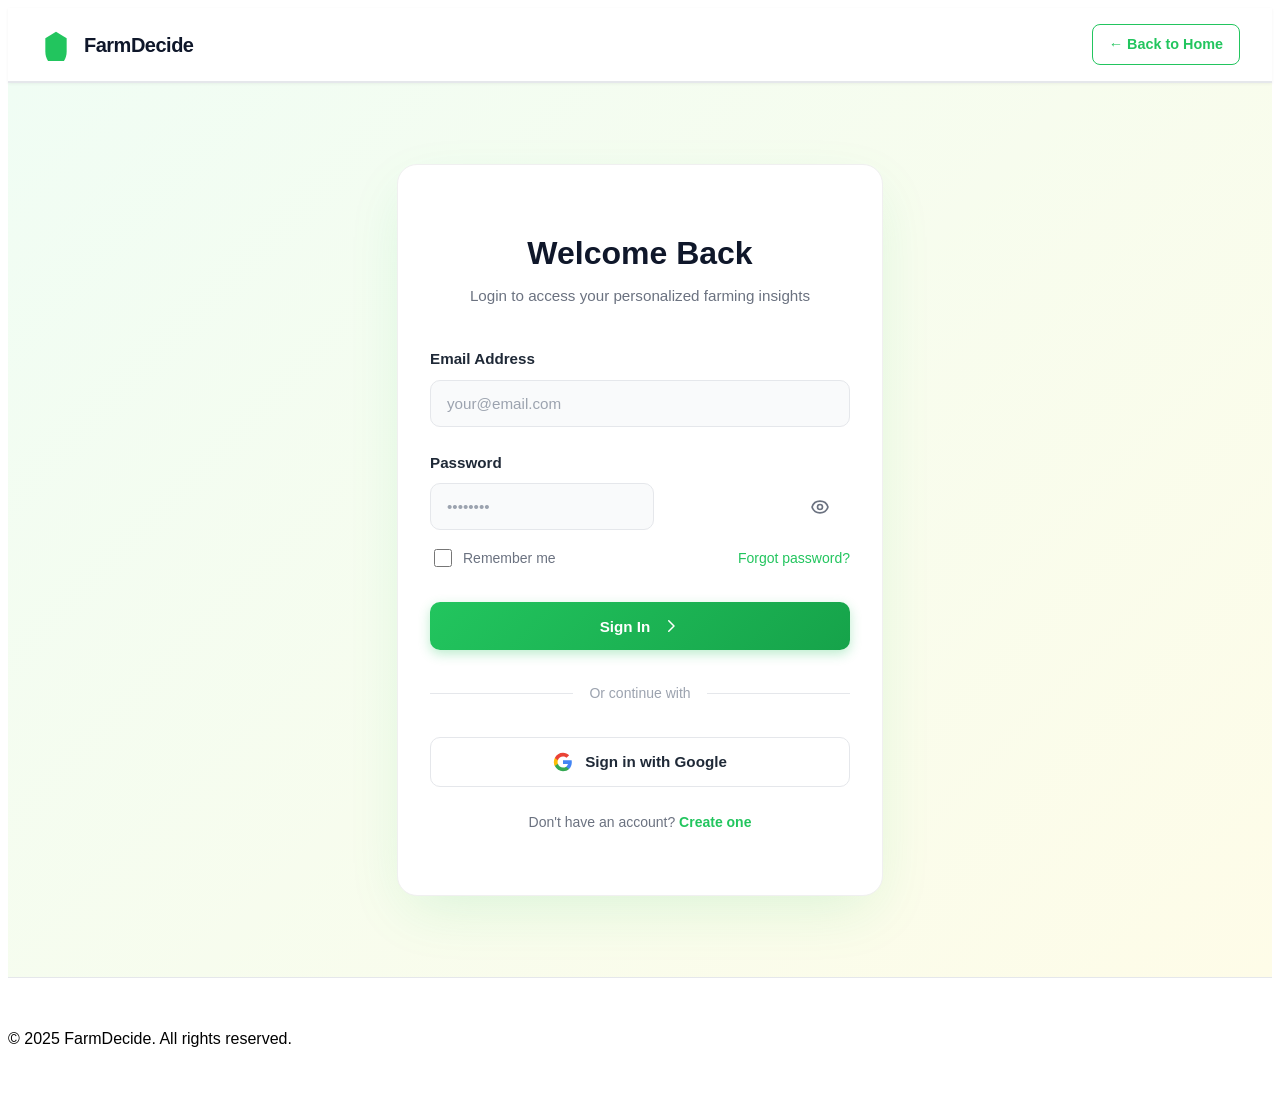
==== login.html @ aee72ece "new" ====
<!DOCTYPE html>
<html lang="en">
<head>
    <meta charset="UTF-8">
    <meta name="viewport" content="width=device-width, initial-scale=1.0">
    <title>Login - FarmDecide</title>
    <link rel="stylesheet" href="css/main.css">
    <link rel="stylesheet" href="css/auth.css">
</head>
<body>
    <!-- Navigation -->
    <header class="navbar">
        <nav class="max-w-7xl mx-auto px-4 sm:px-6 lg:px-8 w-full">
            <!-- Redesigned navbar with better branding and professional styling -->
            <a href="index.html" class="navbar-brand">
                <svg fill="currentColor" viewBox="0 0 24 24">
                    <path d="M12 2L4 7v10c0 5.55 3.84 10.74 8 12 4.16-1.26 8-6.45 8-12V7l-8-5z"/>
                </svg>
                <span>FarmDecide</span>
            </a>
            <a href="index.html">← Back to Home</a>
        </nav>
    </header>

    <!-- Login Container -->
    <main class="auth-container">
        <div class="auth-card">
            <!-- Header -->
            <div class="auth-header">
                <h1 class="auth-title">Welcome Back</h1>
                <p class="auth-subtitle">Login to access your personalized farming insights</p>
            </div>

            <!-- Login Form -->
            <form id="loginForm" class="auth-form" onsubmit="handleLogin(event)">
                <!-- Email Field -->
                <div class="form-group">
                    <label for="email" class="form-label">Email Address</label>
                    <input 
                        type="email" 
                        id="email" 
                        name="email" 
                        class="form-input" 
                        placeholder="your@email.com"
                        required
                    >
                    <span class="form-error" id="emailError"></span>
                </div>

                <!-- Password Field -->
                <div class="form-group">
                    <label for="password" class="form-label">Password</label>
                    <div class="password-input-wrapper">
                        <input 
                            type="password" 
                            id="password" 
                            name="password" 
                            class="form-input" 
                            placeholder="••••••••"
                            required
                        >
                        <!-- Replaced with proper eye icon SVG for password visibility toggle -->
                        <button type="button" class="toggle-password-btn" onclick="togglePasswordVisibility('password')">
                            <svg class="eye-icon" fill="none" stroke="currentColor" viewBox="0 0 24 24">
                                <path stroke-linecap="round" stroke-linejoin="round" d="M15 12a3 3 0 11-6 0 3 3 0 016 0z"/>
                                <path stroke-linecap="round" stroke-linejoin="round" d="M2.458 12C3.732 7.943 7.523 5 12 5c4.478 0 8.268 2.943 9.542 7-1.274 4.057-5.064 7-9.542 7-4.477 0-8.268-2.943-9.542-7z"/>
                            </svg>
                        </button>
                    </div>
                    <span class="form-error" id="passwordError"></span>
                </div>

                <!-- Remember Me & Forgot Password -->
                <div class="form-footer">
                    <label class="checkbox-label">
                        <input type="checkbox" id="rememberMe" name="rememberMe">
                        <span>Remember me</span>
                    </label>
                    <a href="#" class="forgot-password-link">Forgot password?</a>
                </div>

                <!-- Submit Button -->
                <button type="submit" class="btn-primary btn-auth">
                    <span class="btn-text">Sign In</span>
                    <svg class="btn-icon" fill="none" stroke="currentColor" viewBox="0 0 24 24">
                        <path stroke-linecap="round" stroke-linejoin="round" stroke-width="2" d="M9 5l7 7-7 7"/>
                    </svg>
                </button>

                <!-- Error Message -->
                <div class="form-error-container" id="formError"></div>
            </form>

            <!-- Divider -->
            <div class="divider">
                <span>Or continue with</span>
            </div>

            <!-- Google Login Button -->
            <button class="btn-google" type="button">
                <svg class="google-icon" viewBox="0 0 24 24">
                    <path fill="#4285F4" d="M22.56 12.25c0-.78-.07-1.53-.2-2.25H12v4.26h5.92c-.26 1.37-1.04 2.53-2.21 3.31v2.77h3.57c2.08-1.92 3.28-4.74 3.28-8.09z"/>
                    <path fill="#34A853" d="M12 23c2.97 0 5.46-.98 7.28-2.66l-3.57-2.77c-.98.66-2.23 1.06-3.71 1.06-2.86 0-5.29-1.93-6.16-4.53H2.18v2.84C3.99 20.53 7.7 23 12 23z"/>
                    <path fill="#FBBC05" d="M5.84 14.09c-.22-.66-.35-1.36-.35-2.09s.13-1.43.35-2.09V7.07H2.18C1.43 8.55 1 10.22 1 12s.43 3.45 1.18 4.93l2.85-2.22.81-.62z"/>
                    <path fill="#EA4335" d="M12 5.38c1.62 0 3.06.56 4.21 1.64l3.15-3.15C17.45 2.09 14.97 1 12 1 7.7 1 3.99 3.47 2.18 7.07l3.66 2.84c.87-2.6 3.3-4.53 6.16-4.53z"/>
                </svg>
                <span>Sign in with Google</span>
            </button>

            <!-- Signup Link -->
            <p class="auth-switch">
                Don't have an account? <a href="signup.html" class="auth-switch-link">Create one</a>
            </p>
        </div>
    </main>

    <!-- Footer -->
    <footer class="footer">
        <div class="max-w-7xl mx-auto px-4 sm:px-6 lg:px-8 py-6 text-center">
            <p class="text-gray-600 text-sm">© 2025 FarmDecide. All rights reserved.</p>
        </div>
    </footer>

    <script src="js/auth.js"></script>
</body>
</html>
---- css/main.css ----
/* ============================================
   GLOBAL STYLES - FarmDecide Kenya
   ============================================ */

/* Root Variables */
/* Root Variables */
:root {
  --color-primary: #22c55e;
  --color-primary-dark: #16a34a;
  --color-accent-yellow: #fbbf24;
  --color-accent-yellow-dark: #f59e0b;
  --color-dark: #0f172a;
  --color-dark-secondary: #1e293b;
  --color-light: #f8f9fa;
  --color-beige: #faf8f5;
}

/* Smooth Scrolling */
html {
  scroll-behavior: smooth;
}

/* Body Base */
body {
  font-family: -apple-system, BlinkMacSystemFont, "Segoe UI", Roboto, "Helvetica Neue", Arial, sans-serif;
  line-height: 1.6;
}

/* ============================================
   HERO SECTION
   ============================================ */
/* Added hero background image styling */
.hero-bg-image {
  position: absolute;
  top: 0;
  left: 0;
  width: 100%;
  height: 100%;
  object-fit: cover;
  object-position: center;
  z-index: 0;
}

.hero-overlay {
  background: linear-gradient(135deg, rgba(15, 23, 42, 0.92), rgba(30, 41, 59, 0.88));
  position: relative;
  min-height: 70vh;
}

.hero-overlay::before {
  content: "";
  position: absolute;
  top: 0;
  left: 0;
  right: 0;
  bottom: 0;
  background: radial-gradient(circle at top right, rgba(34, 197, 94, 0.1), transparent 50%);
  pointer-events: none;
  z-index: 1;
}

@media (max-width: 768px) {
  .hero-overlay {
    background-attachment: scroll;
  }
}

/* ============================================
   SCROLLING MARQUEE / TICKER
   ============================================ */
.marquee {
  background: var(--color-primary);
  overflow: hidden;
  white-space: nowrap;
  position: relative;
}

.marquee-content {
  display: inline-block;
  animation: scroll 30s linear infinite;
  padding-left: 100%;
}

@keyframes scroll {
  0% {
    transform: translateX(0);
  }
  100% {
    transform: translateX(-100%);
  }
}

/* ============================================
   ANIMATIONS
   ============================================ */
@keyframes fadeIn {
  from {
    opacity: 0;
    transform: translateY(20px);
  }
  to {
    opacity: 1;
    transform: translateY(0);
  }
}

@keyframes slideIn {
  from {
    opacity: 0;
    transform: translateX(-20px);
  }
  to {
    opacity: 1;
    transform: translateX(0);
  }
}

.animate-fade-in {
  animation: fadeIn 0.6s ease-out;
}

.animate-slide-in {
  animation: slideIn 0.5s ease-out;
}

/* ============================================
   CARDS & HOVER EFFECTS
   ============================================ */
.card-hover {
  transition: all 0.3s cubic-bezier(0.4, 0, 0.2, 1);
}

.card-hover:hover {
  transform: translateY(-4px);
  box-shadow: 0 20px 40px -10px rgba(0, 0, 0, 0.15);
}

/* Service Cards with Circular Icons */
.service-card {
  background: white;
  border-radius: 16px;
  padding: 2rem;
  transition: all 0.3s ease;
  border: 1px solid #e5e7eb;
}

.service-card:hover {
  border-color: var(--color-primary);
  box-shadow: 0 12px 24px -8px rgba(34, 197, 94, 0.2);
}

.service-icon {
  width: 70px;
  height: 70px;
  border-radius: 50%;
  background: linear-gradient(135deg, var(--color-primary) 0%, #16a34a 100%);
  display: flex;
  align-items: center;
  justify-content: center;
  margin: 0 auto 1.5rem;
  box-shadow: 0 8px 16px -4px rgba(34, 197, 94, 0.3);
}

/* ============================================
   BUTTONS & CTAs
   ============================================ */
.btn-primary {
  background: var(--color-primary);
  color: white;
  padding: 0.875rem 2rem;
  border-radius: 12px;
  font-weight: 600;
  transition: all 0.3s ease;
  border: none;
  cursor: pointer;
  box-shadow: 0 4px 12px rgba(34, 197, 94, 0.3);
}

.btn-primary:hover {
  background: var(--color-primary-dark);
  box-shadow: 0 6px 16px rgba(34, 197, 94, 0.4);
  transform: translateY(-2px);
}

.btn-secondary {
  background: white;
  color: var(--color-dark);
  padding: 0.875rem 2rem;
  border-radius: 12px;
  font-weight: 600;
  transition: all 0.3s ease;
  border: 2px solid var(--color-primary);
}

.btn-secondary:hover {
  background: var(--color-primary);
  color: white;
}

/* ============================================
   FORMS & INPUTS
   ============================================ */
input[type="text"],
input[type="number"],
select,
textarea {
  transition: all 0.3s ease;
}

input:focus,
select:focus,
textarea:focus {
  outline: none;
  border-color: var(--color-primary);
  box-shadow: 0 0 0 3px rgba(34, 197, 94, 0.1);
}

/* ============================================
   TABLES & RESPONSIVE DATA
   ============================================ */
.table-responsive {
  overflow-x: auto;
  border-radius: 12px;
  box-shadow: 0 2px 8px rgba(0, 0, 0, 0.05);
}

/* Mobile Cards for Tables */
@media (max-width: 768px) {
  .mobile-card {
    background: white;
    border-radius: 12px;
    padding: 1.25rem;
    box-shadow: 0 2px 8px rgba(0, 0, 0, 0.06);
    border: 1px solid #e5e7eb;
    transition: all 0.3s ease;
  }

  .mobile-card:hover {
    box-shadow: 0 4px 12px rgba(0, 0, 0, 0.1);
  }
}

/* ============================================
   BADGES & TAGS
   ============================================ */
.badge {
  display: inline-flex;
  align-items: center;
  padding: 0.375rem 0.75rem;
  border-radius: 9999px;
  font-size: 0.75rem;
  font-weight: 600;
}

.badge-success {
  background: #dcfce7;
  color: #166534;
}

.badge-warning {
  background: #fef3c7;
  color: #92400e;
}

.badge-info {
  background: #dbeafe;
  color: #1e40af;
}

/* ============================================
   SCROLLBAR STYLING
   ============================================ */
::-webkit-scrollbar {
  width: 10px;
  height: 10px;
}

::-webkit-scrollbar-track {
  background: #f1f5f9;
  border-radius: 5px;
}

::-webkit-scrollbar-thumb {
  background: var(--color-primary);
  border-radius: 5px;
  border: 2px solid #f1f5f9;
}

::-webkit-scrollbar-thumb:hover {
  background: var(--color-primary-dark);
}

/* ============================================
   ACCESSIBILITY & FOCUS STATES
   ============================================ */
button:focus-visible,
input:focus-visible,
select:focus-visible,
a:focus-visible {
  outline: 2px solid var(--color-primary);
  outline-offset: 2px;
}

/* ============================================
   MOBILE TOUCH TARGETS
   ============================================ */
@media (max-width: 768px) {
  button,
  a.btn,
  input[type="submit"],
  input[type="button"] {
    min-height: 44px;
    min-width: 44px;
  }
}

/* ============================================
   MODAL STYLES
   ============================================ */
.modal-backdrop {
  background: rgba(15, 23, 42, 0.75);
  backdrop-filter: blur(4px);
}

.modal-content {
  animation: fadeIn 0.3s ease-out;
}

/* ============================================
   VIDEO MODAL - PROFESSIONAL DESIGN
   ============================================ */
.video-modal {
  position: fixed;
  inset: 0;
  background: rgba(15, 23, 42, 0.95);
  backdrop-filter: blur(8px);
  z-index: 9999;
  display: flex;
  align-items: center;
  justify-content: center;
  padding: 1.5rem;
  animation: fadeIn 0.3s ease-out;
}

.video-modal.hidden {
  display: none;
}

.video-modal-content {
  background: white;
  border-radius: 16px;
  width: 100%;
  max-width: 720px;
  max-height: 85vh;
  overflow: hidden;
  box-shadow: 0 25px 50px -12px rgba(0, 0, 0, 0.5);
  animation: slideUp 0.4s ease-out;
  position: relative;
}

.video-modal-header {
  /* Reduced padding for more compact header */
  padding: 1rem 1.5rem;
  background: linear-gradient(135deg, var(--color-primary), #059669);
  border-bottom: none;
  display: flex;
  justify-content: space-between;
  align-items: center;
}

.video-modal-header h3 {
  color: white;
  /* Reduced font size for better proportions */
  font-size: 1rem;
  font-weight: 600;
  margin: 0;
}

.video-modal-close {
  /* Reduced close button size */
  width: 32px;
  height: 32px;
  border-radius: 50%;
  background: rgba(255, 255, 255, 0.2);
  border: none;
  color: white;
  cursor: pointer;
  display: flex;
  align-items: center;
  justify-content: center;
  transition: all 0.3s ease;
  font-size: 1.25rem;
}

.video-container {
  position: relative;
  width: 100%;
  padding-bottom: 56.25%; /* 16:9 aspect ratio */
  background: #1e293b;
  overflow: hidden;
}

.tutorial-video {
  position: absolute;
  top: 0;
  left: 0;
  width: 100%;
  height: 100%;
  border: none;
  border-radius: 0 0 8px 8px;
  object-fit: contain;
  background: #000;
}

.video-container {
  position: relative;
  width: 100%;
  /* Adjusted aspect ratio for more compact height */
  padding-bottom: 56.25%;
  background: linear-gradient(135deg, #e5e7eb, #f3f4f6);
  overflow: hidden;
}

.video-placeholder {
  position: absolute;
  inset: 0;
  display: flex;
  flex-direction: column;
  align-items: center;
  justify-content: center;
  gap: 0.75rem;
}

.video-placeholder-icon {
  /* Reduced icon size for better proportions */
  width: 60px;
  height: 60px;
  border-radius: 50%;
  background: rgba(34, 197, 94, 0.15);
  display: flex;
  align-items: center;
  justify-content: center;
  border: 3px solid var(--color-primary);
  animation: pulse 2s ease-in-out infinite;
}

.video-placeholder-icon svg {
  width: 28px;
  height: 28px;
  color: var(--color-primary);
}

.video-placeholder p {
  color: #6b7280;
  /* Reduced text size */
  font-size: 0.875rem;
  font-weight: 500;
}

/* Enhanced mobile responsive styles for better video adaptation */
@media (max-width: 768px) {
  .video-modal {
    padding: 0.5rem;
    align-items: flex-start;
    padding-top: 3rem;
  }

  .video-modal-content {
    max-width: 100%;
    max-height: none;
    height: auto;
    border-radius: 12px;
  }

  .video-modal-header {
    padding: 0.875rem 1.25rem;
  }

  .video-modal-header h3 {
    font-size: 0.9375rem;
  }

  .video-modal-close {
    width: 28px;
    height: 28px;
    font-size: 1.125rem;
  }

  /* Make video container adaptive on mobile */
  .video-container {
    padding-bottom: 0;
    height: auto;
    min-height: 50vh;
    max-height: 70vh;
  }

  .tutorial-video {
    position: relative;
    height: 100%;
    min-height: 50vh;
    max-height: 70vh;
    border-radius: 0 0 12px 12px;
    /* Use cover on mobile for better fill */
    object-fit: cover;
  }

  .video-placeholder-icon {
    width: 50px;
    height: 50px;
  }

  .video-placeholder-icon svg {
    width: 24px;
    height: 24px;
  }

  .video-placeholder p {
    font-size: 0.875rem;
  }
}

/* Added portrait orientation specific styles */
@media (max-width: 768px) and (orientation: portrait) {
  .video-modal {
    padding-top: 2rem;
  }

  .video-container {
    min-height: 60vh;
    max-height: 75vh;
  }

  .tutorial-video {
    min-height: 60vh;
    max-height: 75vh;
    object-fit: contain;
  }
}

/* Added landscape orientation specific styles */
@media (max-width: 768px) and (orientation: landscape) {
  .video-modal {
    padding: 0.5rem;
    padding-top: 1rem;
  }

  .video-container {
    min-height: 70vh;
    max-height: 85vh;
  }

  .tutorial-video {
    min-height: 70vh;
    max-height: 85vh;
  }
}

@keyframes pulse {
  0%,
  100% {
    transform: scale(1);
    opacity: 1;
  }
  50% {
    transform: scale(1.05);
    opacity: 0.8;
  }
}

@keyframes fadeIn {
  from {
    opacity: 0;
  }
  to {
    opacity: 1;
  }
}

/* ============================================
   LOADING STATES
   ============================================ */
@keyframes pulse {
  0%,
  100% {
    opacity: 1;
    transform: scale(1);
  }
  50% {
    opacity: 0.7;
    transform: scale(1.05);
  }
}

.animate-pulse {
  animation: pulse 2s cubic-bezier(0.4, 0, 0.6, 1) infinite;
}

/* ============================================
   SECTION DIVIDERS
   ============================================ */
.section-divider {
  position: relative;
}

.section-divider::before {
  content: "";
  position: absolute;
  top: 0;
  left: 0;
  right: 0;
  height: 2px;
  background: linear-gradient(90deg, transparent, var(--color-primary), transparent);
  opacity: 0.3;
}

/* ============================================
   NAVBAR - PROFESSIONAL DESIGN
   ============================================ */
.navbar {
  background: white;
  box-shadow: 0 2px 8px rgba(0, 0, 0, 0.08);
  position: sticky;
  top: 0;
  z-index: 100;
  border-bottom: 2px solid #f1f5f9;
}

.navbar-brand {
  display: flex;
  align-items: center;
  gap: 0.75rem;
  font-size: 1.5rem;
  font-weight: 700;
  color: var(--color-dark);
  text-decoration: none;
  transition: all 0.3s ease;
}

.navbar-brand:hover {
  color: var(--color-primary);
}

.navbar-link {
  position: relative;
  color: #64748b;
  font-weight: 500;
  padding: 0.5rem 0;
  text-decoration: none;
  transition: color 0.3s ease;
}

.navbar-link:hover {
  color: var(--color-primary);
}

.navbar-link.active {
  color: var(--color-primary);
  font-weight: 600;
}

.navbar-link.active::after {
  content: "";
  position: absolute;
  bottom: -2px;
  left: 0;
  right: 0;
  height: 3px;
  background: var(--color-primary);
  border-radius: 2px 2px 0 0;
}

/* County Selector Button in Navbar */
.county-selector-btn {
  display: flex;
  align-items: center;
  gap: 0.5rem;
  padding: 0.625rem 1rem;
  background: linear-gradient(135deg, var(--color-primary), #16a34a);
  color: white;
  border: none;
  border-radius: 10px;
  font-size: 0.875rem;
  font-weight: 600;
  cursor: pointer;
  transition: all 0.3s ease;
  box-shadow: 0 2px 8px rgba(34, 197, 94, 0.25);
}

.county-selector-btn:hover {
  box-shadow: 0 4px 12px rgba(34, 197, 94, 0.4);
  transform: translateY(-1px);
}

.county-selector-btn svg {
  width: 18px;
  height: 18px;
}

/* ============================================
   COUNTY SELECTION POPUP
   ============================================ */
.county-popup-overlay {
  position: fixed;
  inset: 0;
  background: rgba(15, 23, 42, 0.85);
  backdrop-filter: blur(8px);
  z-index: 9999;
  display: flex;
  align-items: center;
  justify-content: center;
  padding: 1rem;
  animation: fadeIn 0.3s ease-out;
}

.county-popup {
  background: white;
  border-radius: 20px;
  width: 100%;
  max-width: 480px;
  max-height: 85vh; /* Prevent popup from taking full vertical space */
  overflow: hidden;
  box-shadow: 0 25px 50px -12px rgba(0, 0, 0, 0.5);
  animation: slideUp 0.4s ease-out;
  position: relative;
  display: flex;
  flex-direction: column;
}

.county-popup-close {
  position: absolute;
  top: 1rem;
  right: 1rem;
  width: 36px;
  height: 36px;
  border-radius: 50%;
  background: rgba(255, 255, 255, 0.2);
  border: none;
  color: white;
  cursor: pointer;
  display: flex;
  align-items: center;
  justify-content: center;
  transition: all 0.3s ease;
  z-index: 10;
}

.county-popup-close:hover {
  background: rgba(255, 255, 255, 0.3);
  transform: rotate(90deg);
}

.county-popup-header {
  padding: 1.5rem 2rem 1.25rem; /* Reduced padding */
  background: linear-gradient(135deg, var(--color-primary), #16a34a);
  text-align: center;
  position: relative;
  flex-shrink: 0; /* Prevent header from shrinking */
}

.county-popup-icon {
  width: 56px; /* Reduced from 64px */
  height: 56px;
  border-radius: 50%;
  background: rgba(255, 255, 255, 0.15);
  display: flex;
  align-items: center;
  justify-content: center;
  margin: 0 auto 0.75rem; /* Reduced margin */
  border: 2px solid rgba(255, 255, 255, 0.3);
}

.county-popup-icon svg {
  width: 28px; /* Reduced from 32px */
  height: 28px;
  color: white;
}

.county-popup-header h2 {
  color: white;
  font-size: 1.375rem; /* Slightly reduced */
  font-weight: 700;
  margin: 0 0 0.375rem 0; /* Reduced margin */
}

.county-popup-header p {
  color: rgba(255, 255, 255, 0.9);
  font-size: 0.9rem; /* Slightly reduced */
  margin: 0;
}

.county-popup-body {
  padding: 1.5rem; /* Reduced from 2rem */
  overflow-y: auto; /* Allow body to scroll if needed */
  flex: 1; /* Take remaining space */
}

/* New dropdown-based county selector */
.county-select-wrapper {
  margin-bottom: 1.5rem;
  position: relative;
}

.county-select-label {
  display: flex;
  align-items: center;
  gap: 0.5rem;
  font-size: 0.875rem;
  font-weight: 600;
  color: #475569;
  margin-bottom: 0.5rem;
}

.county-select-icon {
  width: 18px;
  height: 18px;
  color: var(--color-primary);
}

.county-select {
  width: 100%;
  padding: 0.875rem 1rem;
  border: 2px solid #e5e7eb;
  border-radius: 12px;
  background: white;
  font-size: 1rem;
  color: #0f172a;
  font-weight: 500;
  cursor: pointer;
  transition: all 0.3s ease;
  appearance: none;
  background-image: url("data:image/svg+xml,%3Csvg xmlns='http://www.w3.org/2000/svg' fill='none' viewBox='0 0 24 24' stroke='%2322c55e'%3E%3Cpath stroke-linecap='round' stroke-linejoin='round' stroke-width='2' d='M19 9l-7 7-7'%3E%3C/path%3E%3C/svg%3E");
  background-repeat: no-repeat;
  background-position: right 1rem center;
  background-size: 1.25rem;
  padding-right: 2.75rem;
}

.county-select:hover {
  border-color: var(--color-primary);
  background-color: #f0fdf4;
}

.county-select:focus {
  outline: none;
  border-color: var(--color-primary);
  box-shadow: 0 0 0 4px rgba(34, 197, 94, 0.1);
  background-color: white;
}

.county-select option {
  padding: 0.75rem;
  background: white;
  color: #0f172a;
  font-weight: 500;
}

.county-select option:checked {
  background: linear-gradient(135deg, var(--color-primary), #16a34a);
  color: white;
}

.county-submit-btn {
  width: 100%;
  padding: 1rem;
  background: linear-gradient(135deg, var(--color-primary), #16a34a);
  color: white;
  border: none;
  border-radius: 12px;
  font-size: 1.125rem; /* Increased font size for emphasis */
  font-weight: 600;
  cursor: pointer;
  transition: all 0.3s ease;
  box-shadow: 0 4px 12px rgba(34, 197, 94, 0.3); /* Slightly stronger shadow */
}

.county-submit-btn:hover:not(:disabled) {
  box-shadow: 0 6px 16px rgba(34, 197, 94, 0.4);
  transform: translateY(-2px);
}

.county-submit-btn:disabled {
  opacity: 0.5;
  cursor: not-allowed;
  transform: none;
}

@media (max-width: 640px) {
  .county-popup {
    border-radius: 16px;
    max-width: 95%;
    max-height: 90vh; /* Slightly more restrictive on mobile */
  }

  .county-popup-header {
    padding: 1.25rem 1.5rem 1rem; /* More compact on mobile */
  }

  .county-popup-icon {
    width: 48px;
    height: 48px;
    margin-bottom: 0.625rem;
  }

  .county-popup-icon svg {
    width: 24px;
    height: 24px;
  }

  .county-popup-header h2 {
    font-size: 1.125rem;
  }

  .county-popup-header p {
    font-size: 0.8125rem;
  }

  .county-popup-body {
    padding: 1.25rem; /* More compact on mobile */
  }

  .county-list {
    max-height: 240px; /* Further reduced on mobile */
  }

  .county-popup-close {
    top: 0.75rem;
    right: 0.75rem;
    width: 32px;
    height: 32px;
  }
}

/* ============================================
   COUNTY SELECTION POPUP - SEARCHABLE
   ============================================ */
/* Added searchable county input and list styles */
.county-search-wrapper {
  margin-bottom: 1rem;
}

.county-search-label {
  display: flex;
  align-items: center;
  gap: 0.5rem;
  font-size: 0.875rem;
  font-weight: 600;
  color: #475569;
  margin-bottom: 0.625rem;
}

.county-search-icon {
  width: 18px;
  height: 18px;
  color: var(--color-primary);
}

.county-search-input-wrapper {
  position: relative;
}

.county-search-input-icon {
  position: absolute;
  left: 1rem;
  top: 50%;
  transform: translateY(-50%);
  width: 20px;
  height: 20px;
  color: #94a3b8;
  pointer-events: none;
}

.county-search-input {
  width: 100%;
  padding: 0.875rem 1rem 0.875rem 3rem;
  border: 2px solid #e5e7eb;
  border-radius: 12px;
  background: white;
  font-size: 0.95rem;
  color: #0f172a;
  font-weight: 500;
  transition: all 0.3s ease;
}

.county-search-input:hover {
  border-color: var(--color-primary);
  background-color: #f0fdf4;
}

.county-search-input:focus {
  outline: none;
  border-color: var(--color-primary);
  box-shadow: 0 0 0 4px rgba(34, 197, 94, 0.1);
  background-color: white;
}

.county-search-input::placeholder {
  color: #94a3b8;
}

.county-list {
  max-height: 280px;
  overflow-y: auto;
  border: 2px solid #e5e7eb;
  border-radius: 12px;
  background: white;
  padding: 0.5rem;
}

.county-list::-webkit-scrollbar {
  width: 8px;
}

.county-list::-webkit-scrollbar-track {
  background: #f1f5f9;
  border-radius: 4px;
}

.county-list::-webkit-scrollbar-thumb {
  background: var(--color-primary);
  border-radius: 4px;
}

.county-list::-webkit-scrollbar-thumb:hover {
  background: var(--color-primary-dark);
}

.county-item {
  padding: 0.875rem 1rem;
  border-radius: 8px;
}
---- css/auth.css ----
/* ============================================
   AUTHENTICATION PAGES STYLES (LOGIN & SIGNUP)
   ============================================ */

:root {
  --color-primary: #22c55e;
  --color-primary-dark: #16a34a;
  --color-accent-yellow: #fbbf24;
  --color-dark: #0f172a;
  --color-light: #f8f9fa;
}

/* Completely redesigned navbar with professional styling and compact layout */
.navbar {
  background: white;
  border-bottom: 2px solid #e5e7eb;
  padding: 1rem 0;
  position: sticky;
  top: 0;
  z-index: 50;
  box-shadow: 0 1px 3px rgba(0, 0, 0, 0.05);
}

.navbar nav {
  display: flex;
  align-items: center;
  justify-content: space-between;
  padding: 0 2rem;
}

.navbar-brand {
  display: flex;
  align-items: center;
  gap: 0.75rem;
  text-decoration: none;
  color: #0f172a;
  font-weight: 800;
  font-size: 1.25rem;
  transition: all 0.3s ease;
  letter-spacing: -0.5px;
}

.navbar-brand:hover {
  color: var(--color-primary);
  transform: scale(1.02);
}

.navbar-brand svg {
  width: 32px;
  height: 32px;
  color: var(--color-primary);
}

.navbar a:last-child {
  font-size: 0.9rem;
  font-weight: 600;
  color: var(--color-primary);
  text-decoration: none;
  transition: all 0.3s ease;
  padding: 0.5rem 1rem;
  border-radius: 8px;
  border: 1.5px solid var(--color-primary);
}

.navbar a:last-child:hover {
  background: var(--color-primary);
  color: white;
}

@media (max-width: 640px) {
  .navbar nav {
    padding: 0 1rem;
    gap: 0.5rem;
  }

  .navbar-brand {
    font-size: 1.1rem;
    gap: 0.5rem;
  }

  .navbar-brand svg {
    width: 28px;
    height: 28px;
  }

  .navbar a:last-child {
    font-size: 0.8rem;
    padding: 0.4rem 0.8rem;
  }
}

/* Main Container */
.auth-container {
  min-height: calc(100vh - 70px);
  display: flex;
  align-items: center;
  justify-content: center;
  background: linear-gradient(135deg, #f0fdf4 0%, #fefce8 100%);
  padding: 2rem 1rem;
}

/* Auth Card */
.auth-card {
  background: white;
  border-radius: 20px;
  box-shadow: 0 20px 60px -12px rgba(34, 197, 94, 0.15);
  width: 100%;
  max-width: 420px;
  padding: 3rem 2rem;
  animation: slideUp 0.5s ease-out;
}

@keyframes slideUp {
  from {
    opacity: 0;
    transform: translateY(20px);
  }
  to {
    opacity: 1;
    transform: translateY(0);
  }
}

@media (max-width: 640px) {
  .auth-card {
    padding: 2rem 1.5rem;
    border-radius: 16px;
  }
}

/* Auth Header */
.auth-header {
  text-align: center;
  margin-bottom: 2.5rem;
}

.auth-title {
  font-size: 2rem;
  font-weight: 700;
  color: #0f172a;
  margin-bottom: 0.75rem;
  line-height: 1.2;
}

.auth-subtitle {
  font-size: 0.95rem;
  color: #6b7280;
  line-height: 1.5;
  margin: 0;
}

@media (max-width: 640px) {
  .auth-title {
    font-size: 1.5rem;
    margin-bottom: 0.5rem;
  }

  .auth-subtitle {
    font-size: 0.875rem;
  }
}

/* Form Styles */
.auth-form {
  display: flex;
  flex-direction: column;
  gap: 1.5rem;
  margin-bottom: 2rem;
}

.form-group {
  display: flex;
  flex-direction: column;
  gap: 0.5rem;
}

.form-label {
  font-size: 0.95rem;
  font-weight: 600;
  color: #1f2937;
}

.form-input {
  padding: 0.875rem 1rem;
  border: 1.5px solid #e5e7eb;
  border-radius: 10px;
  font-size: 0.95rem;
  transition: all 0.2s ease;
  background: #f9fafb;
  font-family: inherit;
  
}
.form-inputt {
  padding: 0.875rem 1rem;
  border: 1.5px solid #e5e7eb;
  border-radius: 10px;
  font-size: 0.95rem;
  transition: all 0.2s ease;
  background: #f9fafb;
  font-family: inherit;
  width:100%;
}

.form-input:focus {
  outline: none;
  border-color: var(--color-primary);
  background: white;
  box-shadow: 0 0 0 3px rgba(34, 197, 94, 0.1);
}

.form-input::placeholder {
  color: #9ca3af;
}

/* Improved password toggle button with proper eye icon styling */
.password-input-wrapper {
  position: relative;
  display: flex;
  align-items: center;
}

.toggle-password-btn {
  position: absolute;
  right: 0.75rem;
  background: none;
  border: none;
  cursor: pointer;
  padding: 0.5rem;
  color: #6b7280;
  transition: all 0.2s ease;
  display: flex;
  align-items: center;
  justify-content: center;
}

.toggle-password-btn:hover {
  color: var(--color-primary);
  transform: scale(1.1);
}

.toggle-password-btn:active {
  transform: scale(0.95);
}

.eye-icon {
  width: 20px;
  height: 20px;
  stroke-width: 2;
}

/* Form Footer (Remember Me & Forgot Password) */
.form-footer {
  display: flex;
  align-items: center;
  justify-content: space-between;
  gap: 1rem;
  margin-top: -0.5rem;
}

.checkbox-label {
  display: flex;
  align-items: center;
  gap: 0.5rem;
  font-size: 0.875rem;
  color: #6b7280;
  cursor: pointer;
  user-select: none;
}

.checkbox-label input[type="checkbox"] {
  width: 18px;
  height: 18px;
  cursor: pointer;
  accent-color: var(--color-primary);
}

.forgot-password-link {
  font-size: 0.875rem;
  color: var(--color-primary);
  text-decoration: none;
  font-weight: 500;
  transition: color 0.2s ease;
}

.forgot-password-link:hover {
  color: var(--color-primary-dark);
}

/* Password Hint */
.password-hint {
  font-size: 0.8rem;
  color: #9ca3af;
  margin-top: 0.25rem;
}

/* Terms Checkbox */
.checkbox-terms {
  margin-top: 0.5rem;
  font-size: 0.875rem;
  line-height: 1.5;
}

.terms-link {
  color: var(--color-primary);
  text-decoration: none;
  font-weight: 500;
  transition: color 0.2s ease;
}

.terms-link:hover {
  color: var(--color-primary-dark);
  text-decoration: underline;
}

/* Improved county dropdown styling with better spacing and visual hierarchy */
.county-search-group {
  display: flex;
  flex-direction: column;
  gap: 0.5rem;
}

.county-label-wrapper {
  display: flex;
  align-items: center;
  gap: 0.5rem;
}

.county-icon {
  width: 20px;
  height: 20px;
  color: var(--color-primary);
  flex-shrink: 0;
}

/* Reduced county search input width to be more compact and professional */
.county-search-input {
  padding: 0.75rem 1rem;
  padding-left: 2.75rem;
  border: 1.5px solid #e5e7eb;
  border-radius: 10px;
  font-size: 0.95rem;
  transition: all 0.2s ease;
  background: white
    url('data:image/svg+xml;utf8,<svg xmlns="http://www.w3.org/2000/svg" viewBox="0 0 24 24" fill="none" stroke="%239ca3af" stroke-width="2"><circle cx="11" cy="11" r="8"/><path d="m21 21-4.35-4.35"/></svg>')
    no-repeat 0.75rem center;
  background-size: 18px 18px;
  font-family: inherit;
  max-width: 84%;
  color: #1f2937;
}

.county-search-input:focus {
  outline: none;
  border-color: var(--color-primary);
  box-shadow: 0 0 0 3px rgba(34, 197, 94, 0.1);
  background-color: white;
}

.county-search-input::placeholder {
  color: #9ca3af;
}

/* County dropdown with improved spacing and visual separation */
.county-dropdown {
  border: 1.5px solid #e5e7eb;
  border-radius: 10px;
  max-height: 240px;
  overflow-y: auto;
  background: white;
  box-shadow: 0 4px 12px rgba(0, 0, 0, 0.08);
  display: none;
  position: absolute;
  top: 100%;
  left: 0;
  right: 0;
  z-index: 10;
  margin-top: 0.75rem;
}

.county-dropdown.show {
  display: block;
}

.county-dropdown-item {
  padding: 0.875rem 1rem;
  cursor: pointer;
  transition: all 0.2s ease;
  border-bottom: 1px solid #f3f4f6;
  font-size: 0.95rem;
  color: #4b5563;
  font-weight: 500;
}

.county-dropdown-item:last-child {
  border-bottom: none;
}

.county-dropdown-item:hover {
  background: #f0fdf4;
  color: var(--color-primary);
  padding-left: 1.25rem;
}

.county-dropdown-item.selected {
  background: #f0fdf4;
  color: var(--color-primary);
  font-weight: 600;
  border-left: 4px solid var(--color-primary);
  padding-left: calc(1rem - 4px);
}

.county-scrollbar::-webkit-scrollbar {
  width: 6px;
}

.county-scrollbar::-webkit-scrollbar-track {
  background: #f3f4f6;
  border-radius: 10px;
}

.county-scrollbar::-webkit-scrollbar-thumb {
  background: #d1d5db;
  border-radius: 10px;
}

.county-scrollbar::-webkit-scrollbar-thumb:hover {
  background: var(--color-primary);
}

/* County selected display with clear visual separation and better spacing */
.county-selected-display {
  padding: 0.875rem 1rem;
  border: 1.5px solid #e5e7eb;
  border-radius: 10px;
  background: #f9fafb;
  color: #1f2937;
  font-weight: 500;
  font-size: 0.95rem;
  min-height: 10px;
  display: flex;
  align-items: center;
  transition: all 0.2s ease;
  margin-top: 0.75rem;
}

.county-selected-display.empty {
  color: #9ca3af;
  font-weight: 400;
  background: #f9fafb;
}

.county-selected-display:not(.empty) {
  background: #f0fdf4;
  border-color: var(--color-primary);
  color: var(--color-primary);
  font-weight: 600;
}

/* Buttons */
.btn-primary {
  background: linear-gradient(135deg, var(--color-primary) 0%, var(--color-primary-dark) 100%);
  color: white;
  padding: 0.95rem 1.5rem;
  border-radius: 10px;
  border: none;
  font-weight: 600;
  font-size: 0.95rem;
  cursor: pointer;
  transition: all 0.3s ease;
  display: flex;
  align-items: center;
  justify-content: center;
  gap: 0.75rem;
  box-shadow: 0 4px 12px rgba(34, 197, 94, 0.3);
  font-family: inherit;
}

.btn-primary:hover {
  transform: translateY(-2px);
  box-shadow: 0 6px 16px rgba(34, 197, 94, 0.4);
}

.btn-primary:active {
  transform: translateY(0);
  box-shadow: 0 2px 8px rgba(34, 197, 94, 0.3);
}

.btn-primary:disabled {
  opacity: 0.6;
  cursor: not-allowed;
  transform: none;
}

.btn-auth {
  margin-top: 0.5rem;
  min-height: 48px;
}

.btn-icon {
  width: 18px;
  height: 18px;
  transition: transform 0.3s ease;
}

.btn-primary:hover .btn-icon {
  transform: translateX(2px);
}

/* Google Button */
.btn-google {
  width: 100%;
  padding: 0.875rem 1.5rem;
  border: 1.5px solid #e5e7eb;
  border-radius: 10px;
  background: white;
  color: #1f2937;
  font-weight: 600;
  font-size: 0.95rem;
  cursor: pointer;
  transition: all 0.3s ease;
  display: flex;
  align-items: center;
  justify-content: center;
  gap: 0.75rem;
  min-height: 48px;
  font-family: inherit;
}

.btn-google:hover {
  background: #f9fafb;
  border-color: #d1d5db;
  box-shadow: 0 4px 12px rgba(0, 0, 0, 0.08);
  transform: translateY(-1px);
}

.btn-google:active {
  transform: translateY(0);
}

.google-icon {
  width: 20px;
  height: 20px;
}

/* Divider */
.divider {
  display: flex;
  align-items: center;
  gap: 1rem;
  margin: 2rem 0;
  color: #9ca3af;
  font-size: 0.875rem;
}

.divider::before,
.divider::after {
  content: "";
  flex: 1;
  height: 1px;
  background: #e5e7eb;
}

/* Auth Switch */
.auth-switch {
  text-align: center;
  font-size: 0.875rem;
  color: #6b7280;
  margin-top: 1.5rem;
}

.auth-switch-link {
  color: var(--color-primary);
  text-decoration: none;
  font-weight: 600;
  transition: color 0.2s ease;
}

.auth-switch-link:hover {
  color: var(--color-primary-dark);
}

/* Error Messages */
.form-error {
  font-size: 0.8rem;
  color: #ef4444;
  margin-top: -0.25rem;
  display: none;
}

.form-error.show {
  display: block;
}

.form-error-container {
  background: #fee2e2;
  border: 1px solid #fecaca;
  border-radius: 10px;
  padding: 0.875rem 1rem;
  color: #dc2626;
  font-size: 0.875rem;
  display: none;
  margin-top: 0.5rem;
}

.form-error-container.show {
  display: block;
}

/* Footer */
.footer {
  background: white;
  border-top: 1px solid #e5e7eb;
  padding: 2rem 0;
  margin-top: auto;
}

/* ============================================
   RESPONSIVE DESIGN
   ============================================ */

@media (max-width: 480px) {
  .auth-card {
    padding: 1.75rem 1.25rem;
    max-width: 100%;
  }

  .auth-form {
    gap: 1.25rem;
  }

  .btn-primary,
  .btn-google {
    min-height: 44px;
    padding: 0.75rem 1.25rem;
    font-size: 0.875rem;
  }

  .btn-text {
    font-size: 0.875rem;
  }

  .divider {
    margin: 1.5rem 0;
  }
}

@media (min-width: 641px) {
  .auth-card {
    border: 1px solid #f0f0f0;
  }
}

@media (max-width: 640px) {
  /* Mobile-optimized county dropdown styling */
  .county-search-input {
    font-size: 0.875rem;
    padding: 0.75rem 1rem;
    padding-left: 2.5rem;
  }

  .county-selected-display {
    font-size: 0.875rem;
    padding: 0.75rem 1rem;
    min-height: 40px;
  }

  .county-dropdown {
    max-height: 200px;
    margin-top: 0.5rem;
  }

  .county-dropdown-item {
    padding: 0.75rem 1rem;
    font-size: 0.875rem;
  }

  .county-dropdown-item:hover {
    padding-left: 1.1rem;
  }
}
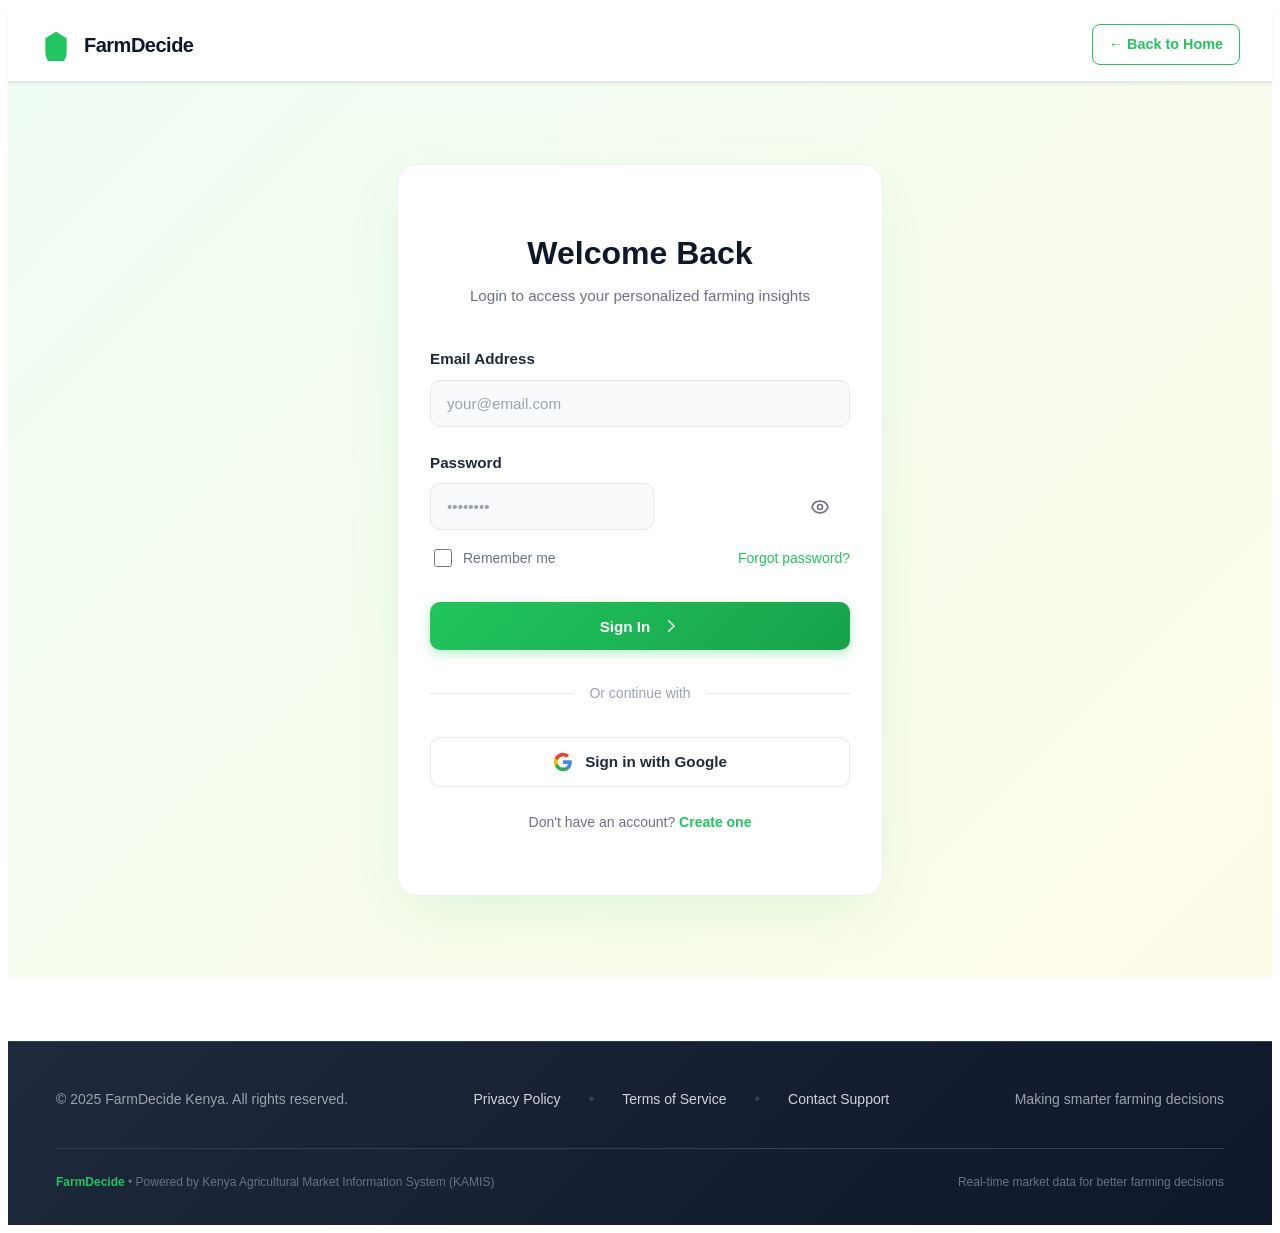
==== commit 582f345a: "new" ====
--- a/login.html
+++ b/login.html
@@ -6,6 +6,8 @@
     <title>Login - FarmDecide</title>
     <link rel="stylesheet" href="css/main.css">
     <link rel="stylesheet" href="css/auth.css">
+    
+    <link rel="stylesheet" href="css/footer-compact.css">
 </head>
 <body>
     <!-- Navigation -->
@@ -114,13 +116,52 @@
         </div>
     </main>
 
-    <!-- Footer -->
-    <footer class="footer">
-        <div class="max-w-7xl mx-auto px-4 sm:px-6 lg:px-8 py-6 text-center">
-            <p class="text-gray-600 text-sm">© 2025 FarmDecide. All rights reserved.</p>
+  <footer class="bg-gradient-to-r from-slate-900 to-slate-800 border-t border-slate-700 py-8 mt-16">
+  <div class="max-w-7xl mx-auto px-6">
+    <!-- Main compact footer content -->
+    <div class="flex flex-col md:flex-row justify-between items-center gap-6">
+      <!-- Left: Copyright -->
+      <div class="text-gray-400 text-sm text-center md:text-left">
+        <p>&copy; 2025 FarmDecide Kenya. All rights reserved.</p>
+      </div>
+
+      <!-- Center: Quick Links -->
+      <div class="flex gap-6 items-center flex-wrap justify-center">
+        <a href="#privacy" class="footer-link text-gray-300 hover:text-green-400 text-sm transition-colors duration-300">
+          Privacy Policy
+        </a>
+        <span class="text-gray-600">•</span>
+        <a href="#terms" class="footer-link text-gray-300 hover:text-green-400 text-sm transition-colors duration-300">
+          Terms of Service
+        </a>
+        <span class="text-gray-600">•</span>
+        <a href="#contact" class="footer-link text-gray-300 hover:text-green-400 text-sm transition-colors duration-300">
+          Contact Support
+        </a>
+      </div>
+
+      <!-- Right: Brand tagline (hidden on mobile) -->
+      <div class="text-gray-400 text-sm hidden md:block whitespace-nowrap">
+        Making smarter farming decisions
+      </div>
+    </div>
+
+    <!-- Bottom divider and additional info -->
+    <div class="border-t border-slate-700 mt-6 pt-6">
+      <div class="flex flex-col md:flex-row justify-between items-center gap-4 text-xs text-gray-500">
+        <div>
+          <span class="text-green-400">FarmDecide</span> • Powered by Kenya Agricultural Market Information System (KAMIS)
         </div>
-    </footer>
+        <div class="text-center md:text-right">
+          Real-time market data for better farming decisions
+        </div>
+      </div>
+    </div>
+  </div>
+</footer>
+
 
     <script src="js/auth.js"></script>
+    <script src="js/footer-compact.js"></script>
 </body>
 </html>
--- a/css/main.css
+++ b/css/main.css
@@ -58,6 +58,7 @@
   pointer-events: none;
   z-index: 1;
 }
+
 
 @media (max-width: 768px) {
   .hero-overlay {
@@ -613,418 +614,3 @@
   opacity: 0.3;
 }
 
-/* ============================================
-   NAVBAR - PROFESSIONAL DESIGN
-   ============================================ */
-.navbar {
-  background: white;
-  box-shadow: 0 2px 8px rgba(0, 0, 0, 0.08);
-  position: sticky;
-  top: 0;
-  z-index: 100;
-  border-bottom: 2px solid #f1f5f9;
-}
-
-.navbar-brand {
-  display: flex;
-  align-items: center;
-  gap: 0.75rem;
-  font-size: 1.5rem;
-  font-weight: 700;
-  color: var(--color-dark);
-  text-decoration: none;
-  transition: all 0.3s ease;
-}
-
-.navbar-brand:hover {
-  color: var(--color-primary);
-}
-
-.navbar-link {
-  position: relative;
-  color: #64748b;
-  font-weight: 500;
-  padding: 0.5rem 0;
-  text-decoration: none;
-  transition: color 0.3s ease;
-}
-
-.navbar-link:hover {
-  color: var(--color-primary);
-}
-
-.navbar-link.active {
-  color: var(--color-primary);
-  font-weight: 600;
-}
-
-.navbar-link.active::after {
-  content: "";
-  position: absolute;
-  bottom: -2px;
-  left: 0;
-  right: 0;
-  height: 3px;
-  background: var(--color-primary);
-  border-radius: 2px 2px 0 0;
-}
-
-/* County Selector Button in Navbar */
-.county-selector-btn {
-  display: flex;
-  align-items: center;
-  gap: 0.5rem;
-  padding: 0.625rem 1rem;
-  background: linear-gradient(135deg, var(--color-primary), #16a34a);
-  color: white;
-  border: none;
-  border-radius: 10px;
-  font-size: 0.875rem;
-  font-weight: 600;
-  cursor: pointer;
-  transition: all 0.3s ease;
-  box-shadow: 0 2px 8px rgba(34, 197, 94, 0.25);
-}
-
-.county-selector-btn:hover {
-  box-shadow: 0 4px 12px rgba(34, 197, 94, 0.4);
-  transform: translateY(-1px);
-}
-
-.county-selector-btn svg {
-  width: 18px;
-  height: 18px;
-}
-
-/* ============================================
-   COUNTY SELECTION POPUP
-   ============================================ */
-.county-popup-overlay {
-  position: fixed;
-  inset: 0;
-  background: rgba(15, 23, 42, 0.85);
-  backdrop-filter: blur(8px);
-  z-index: 9999;
-  display: flex;
-  align-items: center;
-  justify-content: center;
-  padding: 1rem;
-  animation: fadeIn 0.3s ease-out;
-}
-
-.county-popup {
-  background: white;
-  border-radius: 20px;
-  width: 100%;
-  max-width: 480px;
-  max-height: 85vh; /* Prevent popup from taking full vertical space */
-  overflow: hidden;
-  box-shadow: 0 25px 50px -12px rgba(0, 0, 0, 0.5);
-  animation: slideUp 0.4s ease-out;
-  position: relative;
-  display: flex;
-  flex-direction: column;
-}
-
-.county-popup-close {
-  position: absolute;
-  top: 1rem;
-  right: 1rem;
-  width: 36px;
-  height: 36px;
-  border-radius: 50%;
-  background: rgba(255, 255, 255, 0.2);
-  border: none;
-  color: white;
-  cursor: pointer;
-  display: flex;
-  align-items: center;
-  justify-content: center;
-  transition: all 0.3s ease;
-  z-index: 10;
-}
-
-.county-popup-close:hover {
-  background: rgba(255, 255, 255, 0.3);
-  transform: rotate(90deg);
-}
-
-.county-popup-header {
-  padding: 1.5rem 2rem 1.25rem; /* Reduced padding */
-  background: linear-gradient(135deg, var(--color-primary), #16a34a);
-  text-align: center;
-  position: relative;
-  flex-shrink: 0; /* Prevent header from shrinking */
-}
-
-.county-popup-icon {
-  width: 56px; /* Reduced from 64px */
-  height: 56px;
-  border-radius: 50%;
-  background: rgba(255, 255, 255, 0.15);
-  display: flex;
-  align-items: center;
-  justify-content: center;
-  margin: 0 auto 0.75rem; /* Reduced margin */
-  border: 2px solid rgba(255, 255, 255, 0.3);
-}
-
-.county-popup-icon svg {
-  width: 28px; /* Reduced from 32px */
-  height: 28px;
-  color: white;
-}
-
-.county-popup-header h2 {
-  color: white;
-  font-size: 1.375rem; /* Slightly reduced */
-  font-weight: 700;
-  margin: 0 0 0.375rem 0; /* Reduced margin */
-}
-
-.county-popup-header p {
-  color: rgba(255, 255, 255, 0.9);
-  font-size: 0.9rem; /* Slightly reduced */
-  margin: 0;
-}
-
-.county-popup-body {
-  padding: 1.5rem; /* Reduced from 2rem */
-  overflow-y: auto; /* Allow body to scroll if needed */
-  flex: 1; /* Take remaining space */
-}
-
-/* New dropdown-based county selector */
-.county-select-wrapper {
-  margin-bottom: 1.5rem;
-  position: relative;
-}
-
-.county-select-label {
-  display: flex;
-  align-items: center;
-  gap: 0.5rem;
-  font-size: 0.875rem;
-  font-weight: 600;
-  color: #475569;
-  margin-bottom: 0.5rem;
-}
-
-.county-select-icon {
-  width: 18px;
-  height: 18px;
-  color: var(--color-primary);
-}
-
-.county-select {
-  width: 100%;
-  padding: 0.875rem 1rem;
-  border: 2px solid #e5e7eb;
-  border-radius: 12px;
-  background: white;
-  font-size: 1rem;
-  color: #0f172a;
-  font-weight: 500;
-  cursor: pointer;
-  transition: all 0.3s ease;
-  appearance: none;
-  background-image: url("data:image/svg+xml,%3Csvg xmlns='http://www.w3.org/2000/svg' fill='none' viewBox='0 0 24 24' stroke='%2322c55e'%3E%3Cpath stroke-linecap='round' stroke-linejoin='round' stroke-width='2' d='M19 9l-7 7-7'%3E%3C/path%3E%3C/svg%3E");
-  background-repeat: no-repeat;
-  background-position: right 1rem center;
-  background-size: 1.25rem;
-  padding-right: 2.75rem;
-}
-
-.county-select:hover {
-  border-color: var(--color-primary);
-  background-color: #f0fdf4;
-}
-
-.county-select:focus {
-  outline: none;
-  border-color: var(--color-primary);
-  box-shadow: 0 0 0 4px rgba(34, 197, 94, 0.1);
-  background-color: white;
-}
-
-.county-select option {
-  padding: 0.75rem;
-  background: white;
-  color: #0f172a;
-  font-weight: 500;
-}
-
-.county-select option:checked {
-  background: linear-gradient(135deg, var(--color-primary), #16a34a);
-  color: white;
-}
-
-.county-submit-btn {
-  width: 100%;
-  padding: 1rem;
-  background: linear-gradient(135deg, var(--color-primary), #16a34a);
-  color: white;
-  border: none;
-  border-radius: 12px;
-  font-size: 1.125rem; /* Increased font size for emphasis */
-  font-weight: 600;
-  cursor: pointer;
-  transition: all 0.3s ease;
-  box-shadow: 0 4px 12px rgba(34, 197, 94, 0.3); /* Slightly stronger shadow */
-}
-
-.county-submit-btn:hover:not(:disabled) {
-  box-shadow: 0 6px 16px rgba(34, 197, 94, 0.4);
-  transform: translateY(-2px);
-}
-
-.county-submit-btn:disabled {
-  opacity: 0.5;
-  cursor: not-allowed;
-  transform: none;
-}
-
-@media (max-width: 640px) {
-  .county-popup {
-    border-radius: 16px;
-    max-width: 95%;
-    max-height: 90vh; /* Slightly more restrictive on mobile */
-  }
-
-  .county-popup-header {
-    padding: 1.25rem 1.5rem 1rem; /* More compact on mobile */
-  }
-
-  .county-popup-icon {
-    width: 48px;
-    height: 48px;
-    margin-bottom: 0.625rem;
-  }
-
-  .county-popup-icon svg {
-    width: 24px;
-    height: 24px;
-  }
-
-  .county-popup-header h2 {
-    font-size: 1.125rem;
-  }
-
-  .county-popup-header p {
-    font-size: 0.8125rem;
-  }
-
-  .county-popup-body {
-    padding: 1.25rem; /* More compact on mobile */
-  }
-
-  .county-list {
-    max-height: 240px; /* Further reduced on mobile */
-  }
-
-  .county-popup-close {
-    top: 0.75rem;
-    right: 0.75rem;
-    width: 32px;
-    height: 32px;
-  }
-}
-
-/* ============================================
-   COUNTY SELECTION POPUP - SEARCHABLE
-   ============================================ */
-/* Added searchable county input and list styles */
-.county-search-wrapper {
-  margin-bottom: 1rem;
-}
-
-.county-search-label {
-  display: flex;
-  align-items: center;
-  gap: 0.5rem;
-  font-size: 0.875rem;
-  font-weight: 600;
-  color: #475569;
-  margin-bottom: 0.625rem;
-}
-
-.county-search-icon {
-  width: 18px;
-  height: 18px;
-  color: var(--color-primary);
-}
-
-.county-search-input-wrapper {
-  position: relative;
-}
-
-.county-search-input-icon {
-  position: absolute;
-  left: 1rem;
-  top: 50%;
-  transform: translateY(-50%);
-  width: 20px;
-  height: 20px;
-  color: #94a3b8;
-  pointer-events: none;
-}
-
-.county-search-input {
-  width: 100%;
-  padding: 0.875rem 1rem 0.875rem 3rem;
-  border: 2px solid #e5e7eb;
-  border-radius: 12px;
-  background: white;
-  font-size: 0.95rem;
-  color: #0f172a;
-  font-weight: 500;
-  transition: all 0.3s ease;
-}
-
-.county-search-input:hover {
-  border-color: var(--color-primary);
-  background-color: #f0fdf4;
-}
-
-.county-search-input:focus {
-  outline: none;
-  border-color: var(--color-primary);
-  box-shadow: 0 0 0 4px rgba(34, 197, 94, 0.1);
-  background-color: white;
-}
-
-.county-search-input::placeholder {
-  color: #94a3b8;
-}
-
-.county-list {
-  max-height: 280px;
-  overflow-y: auto;
-  border: 2px solid #e5e7eb;
-  border-radius: 12px;
-  background: white;
-  padding: 0.5rem;
-}
-
-.county-list::-webkit-scrollbar {
-  width: 8px;
-}
-
-.county-list::-webkit-scrollbar-track {
-  background: #f1f5f9;
-  border-radius: 4px;
-}
-
-.county-list::-webkit-scrollbar-thumb {
-  background: var(--color-primary);
-  border-radius: 4px;
-}
-
-.county-list::-webkit-scrollbar-thumb:hover {
-  background: var(--color-primary-dark);
-}
-
-.county-item {
-  padding: 0.875rem 1rem;
-  border-radius: 8px;
-}
--- a/css/footer-compact.css
+++ b/css/footer-compact.css
@@ -0,0 +1,166 @@
+/* Compact Footer Styles for Auth Pages */
+
+footer {
+  background: linear-gradient(135deg, #1e293b 0%, #0f172a 100%);
+  border-top: 1px solid #334155;
+  padding: 2rem 1.5rem;
+  margin-top: 4rem;
+  font-family: -apple-system, BlinkMacSystemFont, "Segoe UI", Roboto, "Helvetica Neue", Arial, sans-serif;
+}
+
+footer .max-w-7xl {
+  max-width: 80rem;
+  margin: 0 auto;
+  padding: 0 1.5rem;
+}
+
+/* Main footer content layout */
+footer .flex {
+  display: flex;
+}
+
+footer .flex-col {
+  flex-direction: column;
+}
+
+footer .md\:flex-row {
+  display: flex;
+  flex-direction: row;
+}
+
+footer .justify-between {
+  justify-content: space-between;
+}
+
+footer .justify-center {
+  justify-content: center;
+}
+
+footer .items-center {
+  align-items: center;
+}
+
+footer .gap-6 {
+  gap: 1.5rem;
+}
+
+footer .gap-4 {
+  gap: 1rem;
+}
+
+footer .flex-wrap {
+  flex-wrap: wrap;
+}
+
+/* Copyright and text styling */
+footer .text-gray-400 {
+  color: #9ca3af;
+  font-size: 0.875rem;
+}
+
+footer .text-gray-500 {
+  color: #6b7280;
+  font-size: 0.75rem;
+}
+
+footer .text-gray-600 {
+  color: #4b5563;
+}
+
+footer .text-gray-300 {
+  color: #d1d5db;
+  font-size: 0.875rem;
+}
+
+footer .text-green-400 {
+  color: #22c55e;
+  font-weight: 600;
+}
+
+/* Link styling */
+footer .footer-link {
+  position: relative;
+  display: inline-block;
+  color: #d1d5db;
+  text-decoration: none;
+  font-size: 0.875rem;
+  transition: color 0.3s ease;
+}
+
+footer .footer-link:hover {
+  color: #22c55e;
+}
+
+/* Smooth gradient underline animation on hover */
+footer .footer-link::after {
+  content: "";
+  position: absolute;
+  bottom: -2px;
+  left: 0;
+  width: 0;
+  height: 2px;
+  background: linear-gradient(90deg, #22c55e, #fbbf24);
+  transition: width 0.3s ease;
+}
+
+footer .footer-link:hover::after {
+  width: 100%;
+}
+
+/* Divider styling */
+footer .border-t {
+  border-top: 1px solid #334155;
+}
+
+footer .mt-6 {
+  margin-top: 1.5rem;
+}
+
+footer .pt-6 {
+  padding-top: 1.5rem;
+}
+
+footer .mt-16 {
+  margin-top: 4rem;
+}
+
+footer .text-center {
+  text-align: center;
+}
+
+footer .text-xs {
+  font-size: 0.75rem;
+}
+
+footer .whitespace-nowrap {
+  white-space: nowrap;
+}
+
+/* Responsive design for mobile */
+@media (max-width: 768px) {
+  footer {
+    padding: 1.5rem 1rem;
+    margin-top: 2rem;
+  }
+
+  footer .md\:text-left,
+  footer .md\:text-right,
+  footer .md\:block {
+    display: none;
+  }
+
+  footer .text-gray-300,
+  footer .footer-link {
+    font-size: 0.8125rem;
+  }
+
+  footer .flex.md\:flex-row {
+    flex-direction: column;
+  }
+}
+
+/* Bullet separator styling */
+footer .text-gray-600 {
+  margin: 0 0.25rem;
+  opacity: 0.6;
+}
